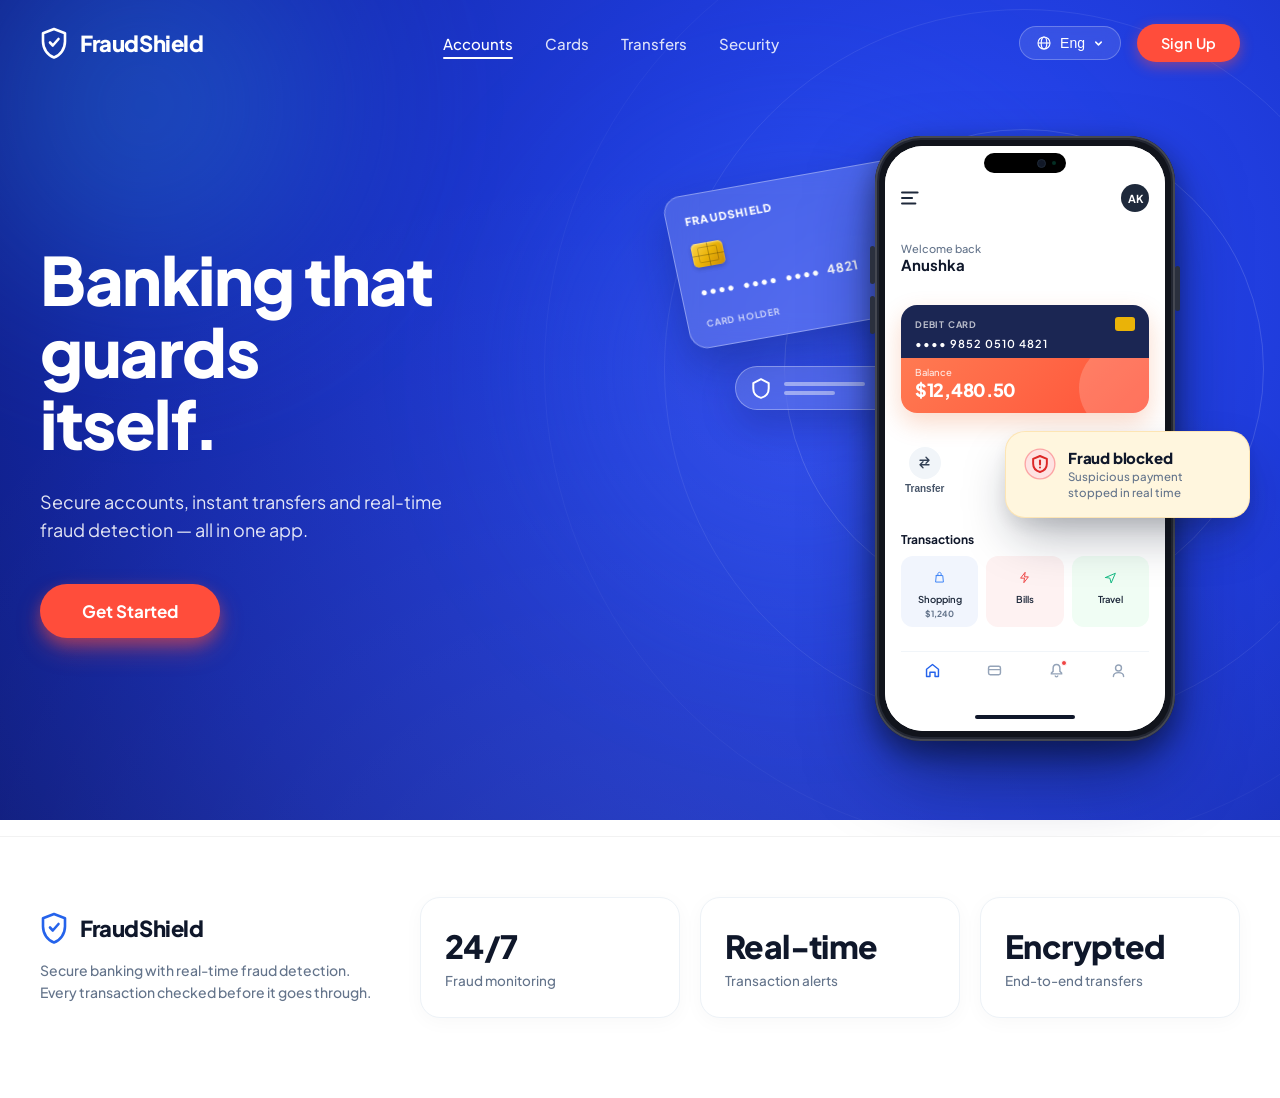
==== index.html @ c42c89a5 "style(client): polish UI design and styling" ====
<!DOCTYPE html>
<html lang="en">
<head>
  <meta charset="UTF-8">
  <meta name="viewport" content="width=device-width, initial-scale=1.0">
  <title>FraudShield — Banking that guards itself</title>
  <link rel="preconnect" href="https://fonts.googleapis.com">
  <link rel="preconnect" href="https://fonts.gstatic.com" crossorigin>
  <link href="https://fonts.googleapis.com/css2?family=Plus+Jakarta+Sans:wght@400;500;600;700;800&display=swap" rel="stylesheet">
  <link rel="stylesheet" href="styles.css">
  <link rel="icon" type="image/svg+xml" href="data:image/svg+xml,%3Csvg xmlns='http://www.w3.org/2000/svg' viewBox='0 0 24 24' fill='%232563eb'%3E%3Cpath d='M12 2L4 5v6.09c0 5.05 3.41 9.76 8 10.91 4.59-1.15 8-5.86 8-10.91V5l-8-3zm-1 14.5l-3.5-3.5 1.41-1.41L11 13.67l5.09-5.09 1.41 1.41L11 16.5z'/%3E%3C/svg%3E">
</head>
<body>
  <div class="page-wrapper">

    <!-- TOP HERO BACKGROUND WITH MESH GLOWS & RINGS -->
    <div class="hero-bg-container">
      <div class="glow-orb glow-top-left"></div>
      <div class="glow-orb glow-center-right"></div>
      <div class="orbital-ring ring-1"></div>
      <div class="orbital-ring ring-2"></div>
      <div class="orbital-ring ring-3"></div>
      <div class="radial-mesh-light"></div>
    </div>

    <!-- NAVIGATION HEADER -->
    <header class="navbar">
      <div class="nav-container">
        <!-- Brand Logo -->
        <a href="#" class="brand-logo">
          <span class="logo-shield-icon">
            <svg viewBox="0 0 28 32" fill="none" xmlns="http://www.w3.org/2000/svg">
              <path d="M14 2L3 6.2V14.5C3 21.8 7.7 28.5 14 30.5C20.3 28.5 25 21.8 25 14.5V6.2L14 2Z" stroke="white" stroke-width="2.6" stroke-linecap="round" stroke-linejoin="round"/>
              <path d="M10 15.5L12.8 18.5L18.5 12" stroke="white" stroke-width="2.6" stroke-linecap="round" stroke-linejoin="round"/>
            </svg>
          </span>
          <span class="brand-text">FraudShield</span>
        </a>

        <!-- Center Nav Links -->
        <nav class="nav-menu">
          <a href="#accounts" class="nav-link active">Accounts</a>
          <a href="#cards" class="nav-link">Cards</a>
          <a href="#transfers" class="nav-link">Transfers</a>
          <a href="#security" class="nav-link">Security</a>
        </nav>

        <!-- Right Nav Actions -->
        <div class="nav-actions">
          <!-- Language Selector -->
          <div class="lang-selector-wrapper">
            <button class="lang-pill" id="langBtn" type="button" aria-haspopup="true" aria-expanded="false">
              <svg class="globe-icon" viewBox="0 0 20 20" fill="none" stroke="currentColor">
                <circle cx="10" cy="10" r="7.5" stroke-width="1.4"/>
                <ellipse cx="10" cy="10" rx="3.5" ry="7.5" stroke-width="1.4"/>
                <path d="M2.5 10H17.5" stroke-width="1.4"/>
              </svg>
              <span id="currentLang">Eng</span>
              <svg class="chevron-icon" viewBox="0 0 12 12" fill="none" stroke="currentColor">
                <path d="M3 4.5L6 7.5L9 4.5" stroke-width="1.6" stroke-linecap="round" stroke-linejoin="round"/>
              </svg>
            </button>
            <div class="lang-dropdown" id="langDropdown">
              <div class="lang-item active" data-lang="Eng">English (US)</div>
              <div class="lang-item" data-lang="Sin">Sinhala (සිංහල)</div>
              <div class="lang-item" data-lang="Tam">Tamil (தமிழ்)</div>
              <div class="lang-item" data-lang="Fra">Français (FR)</div>
            </div>
          </div>

          <!-- Sign Up Button -->
          <a href="login.html" class="btn-signup" id="signUpBtn" style="text-decoration: none; display: inline-flex; align-items: center; justify-content: center;">Sign Up</a>
        </div>
      </div>
    </header>

    <!-- HERO SECTION -->
    <main class="hero-section">
      <div class="hero-container">

        <!-- Hero Left Column: Copy & Primary CTA -->
        <div class="hero-copy-col">
          <h1 class="hero-heading">
            Banking that<br>
            guards<br>
            itself.
          </h1>
          <p class="hero-description">
            Secure accounts, instant transfers and real-time<br class="desktop-break">
            fraud detection — all in one app.
          </p>
          <div class="hero-cta-group">
            <a href="login.html" class="btn-get-started" id="getStartedBtn" style="text-decoration: none; display: inline-flex; align-items: center; justify-content: center;">
              Get Started
            </a>
          </div>
        </div>

        <!-- Hero Right Column: 3D Composition with Phone, Glass Card & Toast -->
        <div class="hero-visual-col">
          <div class="visual-stage">

            <!-- 1. Floating Frosted Glass Card -->
            <div class="floating-glass-card" id="glassCard">
              <div class="glass-card-inner">
                <div class="card-top-row">
                  <span class="card-brand">FRAUDSHIELD</span>
                  <div class="contactless-wave">
                    <svg viewBox="0 0 24 24" fill="none" stroke="currentColor">
                      <path d="M8.5 7.5C10.5 9.5 10.5 14.5 8.5 16.5" stroke-width="2" stroke-linecap="round"/>
                      <path d="M12 4.5C15 7.5 15 16.5 12 19.5" stroke-width="2" stroke-linecap="round"/>
                      <path d="M15.5 1.5C19.5 5.5 19.5 18.5 15.5 22.5" stroke-width="2" stroke-linecap="round"/>
                    </svg>
                  </div>
                </div>

                <div class="card-chip-container">
                  <div class="emv-chip">
                    <div class="chip-line line-h"></div>
                    <div class="chip-line line-v"></div>
                    <div class="chip-core"></div>
                  </div>
                </div>

                <div class="card-number">
                  <span class="num-group">••••</span>
                  <span class="num-group">••••</span>
                  <span class="num-group">••••</span>
                  <span class="num-last">4821</span>
                </div>

                <div class="card-bottom-row">
                  <div class="card-meta">
                    <span class="meta-label">CARD HOLDER</span>
                  </div>
                  <div class="card-meta expiry">
                    <span class="meta-val">08/29</span>
                  </div>
                </div>
              </div>
            </div>

            <!-- 2. Floating Pill Capsule Indicator -->
            <div class="floating-capsule" id="floatingPill">
              <div class="capsule-shield">
                <svg viewBox="0 0 20 20" fill="none" stroke="currentColor">
                  <path d="M10 2L3 5.5V10.5C3 15 6 18 10 19C14 18 17 15 17 10.5V5.5L10 2Z" stroke-width="1.8" stroke-linecap="round" stroke-linejoin="round"/>
                </svg>
              </div>
              <div class="capsule-lines">
                <span class="skeleton-line long"></span>
                <span class="skeleton-line short"></span>
              </div>
            </div>

            <!-- 3. Realistic Smartphone Mockup -->
            <div class="phone-device-wrap" id="phoneMockup">
              <div class="phone-frame">
                <!-- Physical Buttons & Trim -->
                <div class="phone-button btn-power"></div>
                <div class="phone-button btn-vol-up"></div>
                <div class="phone-button btn-vol-down"></div>

                <!-- Phone Bezel & Screen -->
                <div class="phone-screen">
                  
                  <!-- Dynamic Island Header -->
                  <div class="dynamic-island-bar">
                    <div class="dynamic-island">
                      <div class="camera-lens"></div>
                      <div class="sensor-dot"></div>
                    </div>
                  </div>

                  <!-- Inner App Container -->
                  <div class="app-screen-content">
                    
                    <!-- App Status / Top Bar -->
                    <div class="app-header">
                      <button class="app-menu-btn" type="button" aria-label="Menu">
                        <svg viewBox="0 0 20 20" fill="currentColor">
                          <rect y="4" width="16" height="2" rx="1"/>
                          <rect y="9" width="11" height="2" rx="1"/>
                          <rect y="14" width="14" height="2" rx="1"/>
                        </svg>
                      </button>
                      <div class="app-avatar">AK</div>
                    </div>

                    <!-- Welcome Title -->
                    <div class="app-welcome-block">
                      <div class="app-welcome-sub">Welcome back</div>
                      <div class="app-welcome-name">Anushka</div>
                    </div>

                    <!-- App Debit Card Card -->
                    <div class="app-debit-card">
                      <!-- Dark Upper Half -->
                      <div class="card-upper-navy">
                        <div class="debit-label-row">
                          <span class="debit-tag">DEBIT CARD</span>
                          <div class="mini-chip"></div>
                        </div>
                        <div class="debit-digits">
                          •••• 9852 0510 4821
                        </div>
                      </div>
                      <!-- Orange Gradient Lower Half -->
                      <div class="card-lower-coral">
                        <div class="balance-tag">Balance</div>
                        <div class="balance-amount">$12,480.50</div>
                        <div class="card-glow-shape"></div>
                      </div>
                    </div>

                    <!-- Quick Actions Row -->
                    <div class="app-quick-actions">
                      <button class="quick-act-btn" type="button">
                        <div class="act-icon-wrap">
                          <svg viewBox="0 0 20 20" fill="none" stroke="currentColor">
                            <path d="M4 7H16M16 7L12 3M16 7L12 11" stroke-width="1.8" stroke-linecap="round" stroke-linejoin="round"/>
                            <path d="M16 13H4M4 13L8 9M4 13L8 17" stroke-width="1.8" stroke-linecap="round" stroke-linejoin="round"/>
                          </svg>
                        </div>
                        <span class="act-label">Transfer</span>
                      </button>

                      <button class="quick-act-btn" type="button">
                        <div class="act-icon-wrap">
                          <svg viewBox="0 0 20 20" fill="none" stroke="currentColor">
                            <circle cx="10" cy="10" r="7" stroke-width="1.6"/>
                            <path d="M10 6V14M10 14L7 11M10 14L13 11" stroke-width="1.6" stroke-linecap="round" stroke-linejoin="round"/>
                          </svg>
                        </div>
                        <span class="act-label">Request</span>
                      </button>

                      <button class="quick-act-btn" type="button">
                        <div class="act-icon-wrap">
                          <svg viewBox="0 0 20 20" fill="none" stroke="currentColor">
                            <path d="M10 2.5L4 5.5V10.5C4 14.5 6.5 17 10 18C13.5 17 16 14.5 16 10.5V5.5L10 2.5Z" stroke-width="1.6" stroke-linecap="round" stroke-linejoin="round"/>
                          </svg>
                        </div>
                        <span class="act-label">Shield</span>
                      </button>
                    </div>

                    <!-- Transactions Section -->
                    <div class="app-transactions-section">
                      <div class="tx-header">
                        <span class="tx-title">Transactions</span>
                      </div>
                      <div class="tx-list-grid">
                        
                        <!-- Transaction 1: Shopping -->
                        <div class="tx-item-card card-shopping">
                          <div class="tx-icon-circle bg-shopping">
                            <svg viewBox="0 0 20 20" fill="none" stroke="currentColor">
                              <path d="M5 7H15L16 17H4L5 7Z" stroke-width="1.5" stroke-linecap="round" stroke-linejoin="round"/>
                              <path d="M7.5 7V4.5C7.5 3.12 8.62 2 10 2C11.38 2 12.5 3.12 12.5 4.5V7" stroke-width="1.5" stroke-linecap="round"/>
                            </svg>
                          </div>
                          <div class="tx-name">Shopping</div>
                          <div class="tx-val">$1,240</div>
                        </div>

                        <!-- Transaction 2: Bills -->
                        <div class="tx-item-card card-bills">
                          <div class="tx-icon-circle bg-bills">
                            <svg viewBox="0 0 20 20" fill="none" stroke="currentColor">
                              <path d="M11 2L4 11H10L9 18L16 9H10L11 2Z" stroke-width="1.5" stroke-linejoin="round"/>
                            </svg>
                          </div>
                          <div class="tx-name">Bills</div>
                        </div>

                        <!-- Transaction 3: Travel -->
                        <div class="tx-item-card card-travel">
                          <div class="tx-icon-circle bg-travel">
                            <svg viewBox="0 0 20 20" fill="none" stroke="currentColor">
                              <path d="M2.5 10L17.5 3.5L11 18.5L9 11L2.5 10Z" stroke-width="1.5" stroke-linecap="round" stroke-linejoin="round"/>
                            </svg>
                          </div>
                          <div class="tx-name">Travel</div>
                        </div>

                      </div>
                    </div>

                    <!-- App Bottom Navigation Bar -->
                    <div class="app-bottom-nav">
                      <div class="nav-tab active">
                        <svg viewBox="0 0 20 20" fill="none" stroke="currentColor">
                          <path d="M3 8.5L10 3L17 8.5V17H13V12H7V17H3V8.5Z" stroke-width="1.7" stroke-linecap="round" stroke-linejoin="round"/>
                        </svg>
                      </div>
                      <div class="nav-tab">
                        <svg viewBox="0 0 20 20" fill="none" stroke="currentColor">
                          <rect x="3" y="5" width="14" height="10" rx="2" stroke-width="1.7"/>
                          <path d="M3 9H17" stroke-width="1.7"/>
                        </svg>
                      </div>
                      <div class="nav-tab has-alert">
                        <svg viewBox="0 0 20 20" fill="none" stroke="currentColor">
                          <path d="M10 3C7.5 3 6 4.8 6 7.5V11L4 13V14H16V13L14 11V7.5C14 4.8 12.5 3 10 3Z" stroke-width="1.7"/>
                          <path d="M8.5 16C8.5 16.8 9.2 17.5 10 17.5C10.8 17.5 11.5 16.8 11.5 16" stroke-width="1.7"/>
                        </svg>
                        <span class="red-badge-dot"></span>
                      </div>
                      <div class="nav-tab">
                        <svg viewBox="0 0 20 20" fill="none" stroke="currentColor">
                          <circle cx="10" cy="7" r="3.5" stroke-width="1.7"/>
                          <path d="M4 17C4 14 6.7 12.5 10 12.5C13.3 12.5 16 14 16 17" stroke-width="1.7" stroke-linecap="round"/>
                        </svg>
                      </div>
                    </div>

                    <!-- iOS Home Indicator -->
                    <div class="home-indicator-bar"></div>

                  </div>
                </div>
              </div>
            </div>

            <!-- 4. Floating "Fraud blocked" Popout Toast Alert -->
            <div class="floating-alert-card" id="fraudBlockedToast">
              <div class="alert-icon-wrap">
                <svg class="alert-shield-svg" viewBox="0 0 28 28" fill="none">
                  <circle cx="14" cy="14" r="13" fill="#FEE2E2" stroke="#FCA5A5" stroke-width="1.2"/>
                  <path d="M14 7L8 9.5V13.8C8 17.5 10.5 20 14 21C17.5 20 20 17.5 20 13.8V9.5L14 7Z" stroke="#DC2626" stroke-width="1.7" stroke-linecap="round" stroke-linejoin="round"/>
                  <path d="M14 11V14.5" stroke="#DC2626" stroke-width="1.8" stroke-linecap="round"/>
                  <circle cx="14" cy="17" r="0.9" fill="#DC2626"/>
                </svg>
              </div>
              <div class="alert-content">
                <h4 class="alert-heading">Fraud blocked</h4>
                <p class="alert-desc">Suspicious payment stopped in real time</p>
              </div>
            </div>

          </div>
        </div>

      </div>
    </main>

    <!-- BOTTOM STATS / FEATURES SECTION -->
    <section class="bottom-features-section" id="security">
      <div class="bottom-container">
        
        <!-- Left Brand & Mission Statement -->
        <div class="bottom-brand-col">
          <div class="brand-logo dark-mode">
            <span class="logo-shield-icon blue">
              <svg viewBox="0 0 28 32" fill="none" xmlns="http://www.w3.org/2000/svg">
                <path d="M14 2L3 6.2V14.5C3 21.8 7.7 28.5 14 30.5C20.3 28.5 25 21.8 25 14.5V6.2L14 2Z" stroke="#2563EB" stroke-width="2.6" stroke-linecap="round" stroke-linejoin="round"/>
                <path d="M10 15.5L12.8 18.5L18.5 12" stroke="#2563EB" stroke-width="2.6" stroke-linecap="round" stroke-linejoin="round"/>
              </svg>
            </span>
            <span class="brand-text navy">FraudShield</span>
          </div>
          <p class="brand-subtext">
            Secure banking with real-time fraud detection.<br>
            Every transaction checked before it goes through.
          </p>
        </div>

        <!-- Right 3 Metric / Benefit Cards -->
        <div class="bottom-cards-grid">
          
          <!-- Card 1: 24/7 -->
          <div class="feature-card">
            <div class="feature-number">24/7</div>
            <div class="feature-label">Fraud monitoring</div>
          </div>

          <!-- Card 2: Real-time -->
          <div class="feature-card">
            <div class="feature-number">Real-time</div>
            <div class="feature-label">Transaction alerts</div>
          </div>

          <!-- Card 3: Encrypted -->
          <div class="feature-card">
            <div class="feature-number">Encrypted</div>
            <div class="feature-label">End-to-end transfers</div>
          </div>

        </div>

      </div>
    </section>

    <!-- INTERACTIVE MODAL (Connect / Try Demo / Sign Up) -->
    <div class="modal-backdrop" id="actionModal">
      <div class="modal-dialog">
        <button class="modal-close-btn" id="closeModalBtn" aria-label="Close dialog">&times;</button>
        <div class="modal-header">
          <div class="modal-shield-badge">
            <svg viewBox="0 0 24 24" fill="none" stroke="#2563eb" stroke-width="2.2">
              <path d="M12 2L3 5.5V11C3 16.5 6.8 21.4 12 22.5C17.2 21.4 21 16.5 21 11V5.5L12 2Z"/>
              <path d="M9 12L11 14L15 10"/>
            </svg>
          </div>
          <h3 class="modal-title" id="modalTitle">Get Started with FraudShield</h3>
          <p class="modal-subtitle">Secure banking with real-time fraud detection engine</p>
        </div>

        <div class="modal-body">
          <div class="simulation-preview">
            <div class="sim-row">
              <span class="sim-label">TLS Banking Gateway:</span>
              <span class="sim-val online">● 127.0.0.1:5000 (Active)</span>
            </div>
            <div class="sim-row">
              <span class="sim-label">UDP Real-Time Broadcaster:</span>
              <span class="sim-val online">● Port 6000/6001 (Listening)</span>
            </div>
            <div class="sim-row">
              <span class="sim-label">Rule Engine (EC5205):</span>
              <span class="sim-val highlight">10 Automated Risk Rules Active</span>
            </div>
          </div>

          <div class="modal-actions-list">
            <a href="#test" class="modal-act-btn primary" id="simulateAlertBtn">
              ⚡ Trigger Live Fraud Alert Test
            </a>
            <button class="modal-act-btn secondary" id="modalCloseAction">
              Return to Homepage
            </button>
          </div>
        </div>
      </div>
    </div>

  </div>

  <script src="script.js"></script>
</body>
</html>
---- styles.css ----
/* ==========================================================================
   FraudShield Modern Homepage Stylesheet
   Matches exact reference design with high-end fintech aesthetics
   ========================================================================== */

/* --- CSS Reset & Global Tokens --- */
*, *::before, *::after {
  box-sizing: border-box;
  margin: 0;
  padding: 0;
}

:root {
  --font-main: 'Plus Jakarta Sans', -apple-system, BlinkMacSystemFont, "Segoe UI", Roboto, sans-serif;
  
  /* Brand Palette */
  --blue-hero-start: #2342ec;
  --blue-hero-mid: #1d39d9;
  --blue-hero-dark: #12228f;
  
  --coral-cta: #ff4d3b;
  --coral-cta-hover: #ff3824;
  --coral-glow: rgba(255, 77, 59, 0.45);
  
  --toast-bg: #fff6de;
  --toast-border: rgba(245, 158, 11, 0.2);
  --toast-title: #0f172a;
  --toast-sub: #64748b;

  --navy-dark: #0f172a;
  --navy-muted: #334155;
  --text-muted: #64748b;
  --border-light: #e2e8f0;
  --card-bg-light: #ffffff;
}

html {
  scroll-behavior: smooth;
  font-family: var(--font-main);
  background-color: #ffffff;
  color: var(--navy-dark);
}

body {
  min-height: 100vh;
  overflow-x: hidden;
  -webkit-font-smoothing: antialiased;
  -moz-osx-font-smoothing: grayscale;
}

.page-wrapper {
  position: relative;
  width: 100%;
  overflow: hidden;
}

/* ==========================================================================
   HERO BACKGROUND & AMBIENT GRAPHICS
   ========================================================================== */
.hero-bg-container {
  position: absolute;
  top: 0;
  left: 0;
  width: 100%;
  height: 820px;
  background: radial-gradient(circle at 75% 35%, #2a4bf7 0%, #1e3ad8 35%, #1428a8 75%, #0f1d80 100%);
  pointer-events: none;
  z-index: 1;
  overflow: hidden;
}

/* Glowing Mesh Orbs */
.glow-orb {
  position: absolute;
  border-radius: 50%;
  filter: blur(80px);
  opacity: 0.6;
}

.glow-top-left {
  top: -120px;
  left: -80px;
  width: 450px;
  height: 450px;
  background: radial-gradient(circle, rgba(56, 189, 248, 0.5) 0%, rgba(37, 99, 235, 0.2) 70%, transparent 100%);
}

.glow-center-right {
  top: 80px;
  right: 15%;
  width: 580px;
  height: 580px;
  background: radial-gradient(circle, rgba(99, 102, 241, 0.45) 0%, rgba(37, 99, 235, 0.25) 55%, transparent 80%);
}

/* Concentric Orbital Rings */
.orbital-ring {
  position: absolute;
  border-radius: 50%;
  border: 1px solid rgba(255, 255, 255, 0.12);
  top: 45%;
  right: 20%;
  transform: translate(50%, -50%);
  pointer-events: none;
}

.ring-1 {
  width: 480px;
  height: 480px;
  border-color: rgba(255, 255, 255, 0.14);
}

.ring-2 {
  width: 720px;
  height: 720px;
  border-color: rgba(255, 255, 255, 0.08);
}

.ring-3 {
  width: 960px;
  height: 960px;
  border-color: rgba(255, 255, 255, 0.04);
}

.radial-mesh-light {
  position: absolute;
  top: 0;
  left: 0;
  width: 100%;
  height: 100%;
  background: radial-gradient(circle at 50% 120%, rgba(255, 255, 255, 0.08), transparent 70%);
}

/* ==========================================================================
   NAVIGATION HEADER
   ========================================================================== */
.navbar {
  position: relative;
  z-index: 100;
  width: 100%;
  padding: 24px 0;
}

.nav-container {
  max-width: 1280px;
  margin: 0 auto;
  padding: 0 40px;
  display: flex;
  align-items: center;
  justify-content: space-between;
}

/* Logo */
.brand-logo {
  display: flex;
  align-items: center;
  gap: 12px;
  text-decoration: none;
}

.logo-shield-icon {
  display: flex;
  align-items: center;
  justify-content: center;
  width: 28px;
  height: 32px;
}

.logo-shield-icon svg {
  width: 100%;
  height: 100%;
}

.brand-text {
  font-size: 22px;
  font-weight: 800;
  color: #ffffff;
  letter-spacing: -0.4px;
}

/* Nav Menu */
.nav-menu {
  display: flex;
  align-items: center;
  gap: 32px;
}

.nav-link {
  text-decoration: none;
  font-size: 15px;
  font-weight: 500;
  color: rgba(255, 255, 255, 0.85);
  transition: all 0.2s ease;
  position: relative;
  padding: 6px 0;
}

.nav-link:hover,
.nav-link.active {
  color: #ffffff;
}

.nav-link::after {
  content: '';
  position: absolute;
  bottom: 0;
  left: 50%;
  width: 0;
  height: 2px;
  background-color: #ffffff;
  border-radius: 2px;
  transform: translateX(-50%);
  transition: width 0.25s ease;
}

.nav-link:hover::after,
.nav-link.active::after {
  width: 100%;
}

/* Nav Actions */
.nav-actions {
  display: flex;
  align-items: center;
  gap: 16px;
}

/* Language Selector */
.lang-selector-wrapper {
  position: relative;
}

.lang-pill {
  display: flex;
  align-items: center;
  gap: 8px;
  background: rgba(255, 255, 255, 0.1);
  border: 1px solid rgba(255, 255, 255, 0.25);
  backdrop-filter: blur(8px);
  -webkit-backdrop-filter: blur(8px);
  border-radius: 24px;
  padding: 8px 16px;
  color: #ffffff;
  font-size: 14px;
  font-weight: 500;
  cursor: pointer;
  transition: all 0.2s ease;
}

.lang-pill:hover {
  background: rgba(255, 255, 255, 0.18);
  border-color: rgba(255, 255, 255, 0.4);
}

.globe-icon {
  width: 16px;
  height: 16px;
}

.chevron-icon {
  width: 11px;
  height: 11px;
  transition: transform 0.2s ease;
}

.lang-pill[aria-expanded="true"] .chevron-icon {
  transform: rotate(180deg);
}

/* Language Dropdown */
.lang-dropdown {
  position: absolute;
  top: calc(100% + 8px);
  right: 0;
  background: #ffffff;
  border-radius: 14px;
  box-shadow: 0 15px 35px rgba(0, 0, 0, 0.2);
  min-width: 160px;
  padding: 6px;
  display: none;
  z-index: 150;
  animation: dropdownFade 0.2s ease-out;
}

.lang-dropdown.show {
  display: block;
}

@keyframes dropdownFade {
  from { opacity: 0; transform: translateY(-6px); }
  to { opacity: 1; transform: translateY(0); }
}

.lang-item {
  padding: 10px 14px;
  font-size: 13.5px;
  font-weight: 500;
  color: var(--navy-dark);
  border-radius: 8px;
  cursor: pointer;
  transition: background 0.15s ease;
}

.lang-item:hover {
  background: #f1f5f9;
  color: #2563eb;
}

.lang-item.active {
  background: #eff6ff;
  color: #2563eb;
  font-weight: 600;
}

/* Sign Up Button */
.btn-signup {
  background: var(--coral-cta);
  color: #ffffff;
  font-family: var(--font-main);
  font-size: 14.5px;
  font-weight: 600;
  border: none;
  border-radius: 24px;
  padding: 10px 24px;
  cursor: pointer;
  box-shadow: 0 4px 14px var(--coral-glow);
  transition: all 0.25s ease;
}

.btn-signup:hover {
  background: var(--coral-cta-hover);
  transform: translateY(-1px);
  box-shadow: 0 6px 18px rgba(255, 77, 59, 0.55);
}

.btn-signup:active {
  transform: translateY(0);
}

/* ==========================================================================
   HERO SECTION
   ========================================================================== */
.hero-section {
  position: relative;
  z-index: 10;
  padding-top: 35px;
  padding-bottom: 75px;
}

.hero-container {
  max-width: 1280px;
  margin: 0 auto;
  padding: 0 40px;
  display: grid;
  grid-template-columns: 1fr 1fr;
  align-items: center;
  gap: 20px;
}

/* Left Column */
.hero-copy-col {
  padding-right: 15px;
}

.hero-heading {
  font-size: clamp(48px, 5.2vw, 76px);
  font-weight: 800;
  line-height: 1.08;
  color: #ffffff;
  letter-spacing: -1.5px;
}

.hero-description {
  margin-top: 28px;
  margin-bottom: 40px;
  font-size: 18px;
  font-weight: 400;
  line-height: 1.55;
  color: rgba(255, 255, 255, 0.88);
  max-width: 480px;
}

.hero-cta-group {
  display: flex;
  align-items: center;
  gap: 20px;
}

/* Get Started Button */
.btn-get-started {
  background: var(--coral-cta);
  color: #ffffff;
  font-family: var(--font-main);
  font-size: 17px;
  font-weight: 700;
  border: none;
  border-radius: 32px;
  padding: 16px 42px;
  cursor: pointer;
  box-shadow: 0 12px 28px -4px var(--coral-glow), 0 6px 14px rgba(255, 77, 59, 0.35);
  transition: all 0.28s cubic-bezier(0.16, 1, 0.3, 1);
}

.btn-get-started:hover {
  background: var(--coral-cta-hover);
  transform: translateY(-2px) scale(1.02);
  box-shadow: 0 16px 36px -4px rgba(255, 77, 59, 0.65), 0 8px 18px rgba(255, 77, 59, 0.45);
}

.btn-get-started:active {
  transform: translateY(0) scale(0.99);
}

/* Right Column: 3D Visual Stage */
.hero-visual-col {
  display: flex;
  justify-content: center;
  align-items: center;
}

.visual-stage {
  position: relative;
  width: 580px;
  height: 640px;
}

/* ==========================================================================
   1. FLOATING FROSTED GLASS CREDIT CARD
   ========================================================================== */
.floating-glass-card {
  position: absolute;
  top: 55px;
  left: 20px;
  width: 250px;
  height: 155px;
  background: rgba(255, 255, 255, 0.16);
  border: 1px solid rgba(255, 255, 255, 0.35);
  backdrop-filter: blur(16px);
  -webkit-backdrop-filter: blur(16px);
  border-radius: 18px;
  padding: 16px 18px;
  box-shadow: 0 20px 45px rgba(10, 25, 90, 0.35);
  transform: rotate(-10deg) skewX(2deg);
  z-index: 10;
  animation: floatCard 6s ease-in-out infinite alternate;
}

@keyframes floatCard {
  0% { transform: rotate(-10deg) skewX(2deg) translateY(0px); }
  100% { transform: rotate(-10deg) skewX(2deg) translateY(-12px); }
}

.glass-card-inner {
  display: flex;
  flex-direction: column;
  height: 100%;
  justify-content: space-between;
}

.card-top-row {
  display: flex;
  justify-content: space-between;
  align-items: center;
}

.card-brand {
  font-size: 11px;
  font-weight: 800;
  color: #ffffff;
  letter-spacing: 1.2px;
}

.contactless-wave {
  width: 18px;
  height: 18px;
  color: rgba(255, 255, 255, 0.8);
}

.card-chip-container {
  margin: 4px 0;
}

.emv-chip {
  position: relative;
  width: 32px;
  height: 24px;
  background: linear-gradient(135deg, #fcd34d 0%, #eab308 50%, #ca8a04 100%);
  border-radius: 5px;
  box-shadow: inset 0 1px 2px rgba(255, 255, 255, 0.5), 0 2px 4px rgba(0,0,0,0.2);
  overflow: hidden;
}

.chip-line.line-h {
  position: absolute;
  top: 50%;
  left: 0;
  width: 100%;
  height: 1px;
  background: rgba(0, 0, 0, 0.25);
}

.chip-line.line-v {
  position: absolute;
  left: 50%;
  top: 0;
  height: 100%;
  width: 1px;
  background: rgba(0, 0, 0, 0.25);
}

.chip-core {
  position: absolute;
  top: 4px;
  left: 6px;
  right: 6px;
  bottom: 4px;
  border: 1px solid rgba(0, 0, 0, 0.2);
  border-radius: 2px;
}

.card-number {
  display: flex;
  gap: 7px;
  font-size: 12.5px;
  font-weight: 700;
  color: #ffffff;
  letter-spacing: 1px;
}

.card-bottom-row {
  display: flex;
  justify-content: space-between;
  align-items: flex-end;
}

.meta-label {
  font-size: 9px;
  font-weight: 700;
  color: rgba(255, 255, 255, 0.7);
  letter-spacing: 0.8px;
}

.meta-val {
  font-size: 10px;
  font-weight: 700;
  color: #ffffff;
}

/* ==========================================================================
   2. FLOATING STATUS CAPSULE BADGE
   ========================================================================== */
.floating-capsule {
  position: absolute;
  top: 245px;
  left: 80px;
  width: 165px;
  height: 44px;
  background: rgba(255, 255, 255, 0.15);
  border: 1px solid rgba(255, 255, 255, 0.32);
  backdrop-filter: blur(14px);
  -webkit-backdrop-filter: blur(14px);
  border-radius: 24px;
  display: flex;
  align-items: center;
  padding: 0 14px;
  gap: 12px;
  box-shadow: 0 15px 35px rgba(10, 25, 90, 0.25);
  z-index: 12;
  animation: floatCapsule 5s ease-in-out infinite alternate;
}

@keyframes floatCapsule {
  0% { transform: translateY(0px); }
  100% { transform: translateY(-8px); }
}

.capsule-shield {
  width: 22px;
  height: 22px;
  color: #ffffff;
  display: flex;
  align-items: center;
  justify-content: center;
}

.capsule-shield svg {
  width: 100%;
  height: 100%;
}

.capsule-lines {
  display: flex;
  flex-direction: column;
  gap: 5px;
  flex: 1;
}

.skeleton-line {
  height: 4px;
  background: rgba(255, 255, 255, 0.45);
  border-radius: 3px;
}

.skeleton-line.long {
  width: 80%;
}

.skeleton-line.short {
  width: 50%;
}

/* ==========================================================================
   3. REALISTIC SMARTPHONE MOCKUP
   ========================================================================== */
.phone-device-wrap {
  position: absolute;
  top: 15px;
  right: 60px;
  width: 300px;
  height: 605px;
  z-index: 20;
}

.phone-frame {
  position: relative;
  width: 100%;
  height: 100%;
  background: #11141c;
  border-radius: 46px;
  padding: 10px;
  box-shadow: 
    0 35px 80px -15px rgba(8, 20, 70, 0.75),
    0 12px 28px rgba(0, 0, 0, 0.45),
    inset 0 0 0 2px rgba(255, 255, 255, 0.15),
    inset 0 0 0 4px #232733;
}

/* Side Buttons */
.phone-button {
  position: absolute;
  background: #2b303e;
  border-radius: 3px;
}

.btn-power {
  right: -5px;
  top: 130px;
  width: 5px;
  height: 45px;
}

.btn-vol-up {
  left: -5px;
  top: 110px;
  width: 5px;
  height: 38px;
}

.btn-vol-down {
  left: -5px;
  top: 160px;
  width: 5px;
  height: 38px;
}

/* Phone Screen */
.phone-screen {
  position: relative;
  width: 100%;
  height: 100%;
  background: #ffffff;
  border-radius: 38px;
  overflow: hidden;
  display: flex;
  flex-direction: column;
}

/* Dynamic Island */
.dynamic-island-bar {
  width: 100%;
  height: 28px;
  display: flex;
  justify-content: center;
  align-items: center;
  padding-top: 6px;
  background: #ffffff;
  z-index: 30;
}

.dynamic-island {
  width: 82px;
  height: 20px;
  background: #000000;
  border-radius: 12px;
  display: flex;
  align-items: center;
  justify-content: flex-end;
  padding-right: 10px;
  gap: 6px;
}

.camera-lens {
  width: 9px;
  height: 9px;
  background: #111827;
  border-radius: 50%;
  border: 1px solid #1f2937;
}

.sensor-dot {
  width: 4px;
  height: 4px;
  background: #064e3b;
  border-radius: 50%;
  opacity: 0.6;
}

/* Screen Content */
.app-screen-content {
  flex: 1;
  display: flex;
  flex-direction: column;
  padding: 10px 16px 12px;
  background: #ffffff;
  justify-content: space-between;
}

/* App Header */
.app-header {
  display: flex;
  justify-content: space-between;
  align-items: center;
}

.app-menu-btn {
  background: transparent;
  border: none;
  cursor: pointer;
  color: #1e293b;
  width: 22px;
  height: 22px;
  display: flex;
  align-items: center;
}

.app-avatar {
  width: 28px;
  height: 28px;
  background: #1e293b;
  color: #ffffff;
  font-size: 11px;
  font-weight: 700;
  border-radius: 50%;
  display: flex;
  align-items: center;
  justify-content: center;
}

/* Welcome Block */
.app-welcome-block {
  margin-top: 6px;
  margin-bottom: 8px;
}

.app-welcome-sub {
  font-size: 11px;
  font-weight: 500;
  color: #64748b;
}

.app-welcome-name {
  font-size: 15px;
  font-weight: 700;
  color: #0f172a;
}

/* Debit Card inside Phone */
.app-debit-card {
  width: 100%;
  border-radius: 16px;
  overflow: hidden;
  box-shadow: 0 10px 24px rgba(234, 88, 12, 0.22);
}

.card-upper-navy {
  background: #1b2653;
  padding: 12px 14px 8px;
}

.debit-label-row {
  display: flex;
  justify-content: space-between;
  align-items: center;
}

.debit-tag {
  font-size: 9px;
  font-weight: 700;
  color: rgba(255, 255, 255, 0.7);
  letter-spacing: 0.8px;
}

.mini-chip {
  width: 20px;
  height: 14px;
  background: #eab308;
  border-radius: 3px;
}

.debit-digits {
  margin-top: 6px;
  font-size: 11px;
  font-weight: 600;
  color: #ffffff;
  letter-spacing: 1px;
}

.card-lower-coral {
  position: relative;
  background: linear-gradient(135deg, #ff7a52 0%, #ff5238 100%);
  padding: 8px 14px 12px;
  color: #ffffff;
  overflow: hidden;
}

.card-glow-shape {
  position: absolute;
  right: -20px;
  bottom: -20px;
  width: 90px;
  height: 90px;
  background: rgba(255, 255, 255, 0.18);
  border-radius: 50%;
}

.balance-tag {
  font-size: 9.5px;
  font-weight: 500;
  color: rgba(255, 255, 255, 0.85);
}

.balance-amount {
  font-size: 18px;
  font-weight: 800;
  letter-spacing: -0.3px;
}

/* Quick Actions */
.app-quick-actions {
  display: flex;
  justify-content: space-between;
  margin-top: 10px;
  padding: 0 4px;
}

.quick-act-btn {
  background: transparent;
  border: none;
  cursor: pointer;
  display: flex;
  flex-direction: column;
  align-items: center;
  gap: 4px;
}

.act-icon-wrap {
  width: 32px;
  height: 32px;
  background: #f1f5f9;
  border-radius: 16px;
  display: flex;
  align-items: center;
  justify-content: center;
  color: #334155;
  transition: all 0.2s ease;
}

.act-icon-wrap svg {
  width: 15px;
  height: 15px;
}

.act-label {
  font-size: 10px;
  font-weight: 600;
  color: #475569;
}

.quick-act-btn:hover .act-icon-wrap {
  background: #e2e8f0;
  color: #0f172a;
}

/* Transactions Section */
.app-transactions-section {
  margin-top: 10px;
}

.tx-header {
  margin-bottom: 8px;
}

.tx-title {
  font-size: 12px;
  font-weight: 700;
  color: #0f172a;
}

.tx-list-grid {
  display: grid;
  grid-template-columns: repeat(3, 1fr);
  gap: 8px;
}

.tx-item-card {
  padding: 8px 6px;
  border-radius: 12px;
  display: flex;
  flex-direction: column;
  align-items: center;
  text-align: center;
  gap: 3px;
}

.card-shopping {
  background: #f1f5fd;
}

.card-bills {
  background: #fef2f2;
}

.card-travel {
  background: #f0fdf4;
}

.tx-icon-circle {
  width: 26px;
  height: 26px;
  border-radius: 50%;
  display: flex;
  align-items: center;
  justify-content: center;
}

.bg-shopping {
  color: #3b82f6;
}

.bg-bills {
  color: #ef4444;
}

.bg-travel {
  color: #10b981;
}

.tx-icon-circle svg {
  width: 13px;
  height: 13px;
}

.tx-name {
  font-size: 9.5px;
  font-weight: 600;
  color: #1e293b;
}

.tx-val {
  font-size: 8.5px;
  font-weight: 700;
  color: #64748b;
}

/* Bottom Navigation Bar inside Phone */
.app-bottom-nav {
  display: flex;
  justify-content: space-around;
  align-items: center;
  padding: 8px 0 4px;
  border-top: 1px solid #f1f5f9;
}

.nav-tab {
  position: relative;
  color: #94a3b8;
  width: 22px;
  height: 22px;
  display: flex;
  align-items: center;
  justify-content: center;
}

.nav-tab svg {
  width: 17px;
  height: 17px;
}

.nav-tab.active {
  color: #2563eb;
}

.red-badge-dot {
  position: absolute;
  top: 0;
  right: 0;
  width: 6px;
  height: 6px;
  background: #ef4444;
  border-radius: 50%;
  border: 1px solid #ffffff;
}

.home-indicator-bar {
  width: 100px;
  height: 4px;
  background: #0f172a;
  border-radius: 2px;
  margin: 6px auto 0;
}

/* ==========================================================================
   4. FLOATING "FRAUD BLOCKED" ALERT TOAST
   ========================================================================== */
.floating-alert-card {
  position: absolute;
  top: 310px;
  right: -15px;
  width: 245px;
  background: var(--toast-bg);
  border: 1px solid var(--toast-border);
  border-radius: 20px;
  padding: 16px 18px;
  display: flex;
  align-items: flex-start;
  gap: 12px;
  box-shadow: 
    0 24px 50px -10px rgba(15, 23, 42, 0.35),
    0 8px 18px rgba(0, 0, 0, 0.08);
  z-index: 35;
  animation: floatToast 5.5s ease-in-out infinite alternate;
  cursor: pointer;
  transition: transform 0.2s ease;
}

.floating-alert-card:hover {
  transform: scale(1.03) translateY(-4px);
}

@keyframes floatToast {
  0% { transform: translateY(0px); }
  100% { transform: translateY(-10px); }
}

.alert-icon-wrap {
  flex-shrink: 0;
}

.alert-shield-svg {
  width: 32px;
  height: 32px;
}

.alert-content {
  display: flex;
  flex-direction: column;
  gap: 2px;
}

.alert-heading {
  font-size: 15px;
  font-weight: 800;
  color: var(--toast-title);
  letter-spacing: -0.2px;
}

.alert-desc {
  font-size: 11.5px;
  font-weight: 500;
  line-height: 1.4;
  color: var(--toast-sub);
}

/* ==========================================================================
   BOTTOM STATS / FEATURES SECTION
   ========================================================================== */
.bottom-features-section {
  position: relative;
  z-index: 10;
  background: #ffffff;
  padding: 60px 0 80px;
  border-top: 1px solid rgba(0, 0, 0, 0.05);
}

.bottom-container {
  max-width: 1280px;
  margin: 0 auto;
  padding: 0 40px;
  display: grid;
  grid-template-columns: 340px 1fr;
  align-items: center;
  gap: 40px;
}

/* Left Brand Block */
.bottom-brand-col {
  display: flex;
  flex-direction: column;
  gap: 16px;
}

.brand-logo.dark-mode .brand-text.navy {
  color: var(--navy-dark);
}

.logo-shield-icon.blue svg path {
  stroke: #2563eb;
}

.brand-subtext {
  font-size: 14px;
  font-weight: 500;
  line-height: 1.55;
  color: var(--text-muted);
}

/* Right Feature Cards Grid */
.bottom-cards-grid {
  display: grid;
  grid-template-columns: repeat(3, 1fr);
  gap: 20px;
}

.feature-card {
  background: #ffffff;
  border: 1px solid #edf2f7;
  border-radius: 20px;
  padding: 28px 24px;
  box-shadow: 0 4px 20px rgba(0, 0, 0, 0.03);
  transition: all 0.25s ease;
  display: flex;
  flex-direction: column;
  justify-content: center;
}

.feature-card:hover {
  transform: translateY(-4px);
  border-color: #cbd5e1;
  box-shadow: 0 12px 30px rgba(0, 0, 0, 0.07);
}

.feature-number {
  font-size: 32px;
  font-weight: 800;
  color: var(--navy-dark);
  letter-spacing: -0.6px;
}

.feature-label {
  margin-top: 6px;
  font-size: 13.5px;
  font-weight: 500;
  color: var(--text-muted);
}

/* ==========================================================================
   INTERACTIVE MODAL
   ========================================================================== */
.modal-backdrop {
  position: fixed;
  top: 0;
  left: 0;
  width: 100vw;
  height: 100vh;
  background: rgba(15, 23, 42, 0.6);
  backdrop-filter: blur(6px);
  -webkit-backdrop-filter: blur(6px);
  display: none;
  align-items: center;
  justify-content: center;
  z-index: 2000;
  padding: 20px;
}

.modal-backdrop.show {
  display: flex;
}

.modal-dialog {
  position: relative;
  background: #ffffff;
  border-radius: 24px;
  max-width: 480px;
  width: 100%;
  padding: 32px 36px;
  box-shadow: 0 25px 60px rgba(15, 23, 42, 0.25);
  animation: modalScale 0.25s cubic-bezier(0.16, 1, 0.3, 1);
}

@keyframes modalScale {
  from { opacity: 0; transform: scale(0.94); }
  to { opacity: 1; transform: scale(1); }
}

.modal-close-btn {
  position: absolute;
  top: 20px;
  right: 20px;
  background: transparent;
  border: none;
  font-size: 26px;
  color: #94a3b8;
  cursor: pointer;
  line-height: 1;
}

.modal-close-btn:hover {
  color: #0f172a;
}

.modal-header {
  text-align: center;
  margin-bottom: 24px;
}

.modal-shield-badge {
  width: 48px;
  height: 48px;
  margin: 0 auto 12px;
  background: #eff6ff;
  border-radius: 50%;
  display: flex;
  align-items: center;
  justify-content: center;
}

.modal-shield-badge svg {
  width: 24px;
  height: 24px;
}

.modal-title {
  font-size: 22px;
  font-weight: 800;
  color: #0f172a;
}

.modal-subtitle {
  font-size: 13.5px;
  color: #64748b;
  margin-top: 4px;
}

.simulation-preview {
  background: #f8fafc;
  border: 1px solid #e2e8f0;
  border-radius: 14px;
  padding: 14px 18px;
  margin-bottom: 24px;
  display: flex;
  flex-direction: column;
  gap: 10px;
}

.sim-row {
  display: flex;
  justify-content: space-between;
  font-size: 12.5px;
}

.sim-label {
  color: #64748b;
  font-weight: 500;
}

.sim-val {
  font-weight: 700;
}

.sim-val.online {
  color: #10b981;
}

.sim-val.highlight {
  color: #2563eb;
}

.modal-actions-list {
  display: flex;
  flex-direction: column;
  gap: 10px;
}

.modal-act-btn {
  width: 100%;
  padding: 13px;
  border-radius: 12px;
  font-family: var(--font-main);
  font-size: 14px;
  font-weight: 700;
  text-align: center;
  text-decoration: none;
  cursor: pointer;
  border: none;
  transition: all 0.2s ease;
}

.modal-act-btn.primary {
  background: #2563eb;
  color: #ffffff;
}

.modal-act-btn.primary:hover {
  background: #1d4ed8;
}

.modal-act-btn.secondary {
  background: #f1f5f9;
  color: #475569;
}

.modal-act-btn.secondary:hover {
  background: #e2e8f0;
  color: #0f172a;
}

/* ==========================================================================
   RESPONSIVE MEDIA QUERIES
   ========================================================================== */
@media (max-width: 1140px) {
  .hero-container {
    gap: 30px;
  }
  
  .visual-stage {
    width: 480px;
    height: 580px;
  }

  .phone-device-wrap {
    right: 20px;
    width: 270px;
    height: 550px;
  }

  .floating-glass-card {
    width: 210px;
    height: 135px;
    left: 0px;
  }

  .floating-capsule {
    left: 40px;
    top: 220px;
    width: 145px;
  }

  .floating-alert-card {
    right: -25px;
    width: 220px;
  }

  .bottom-container {
    grid-template-columns: 280px 1fr;
  }
}

@media (max-width: 960px) {
  .hero-container {
    grid-template-columns: 1fr;
    text-align: center;
    gap: 60px;
  }

  .hero-copy-col {
    padding-right: 0;
    display: flex;
    flex-direction: column;
    align-items: center;
  }

  .hero-description {
    margin-left: auto;
    margin-right: auto;
  }

  .hero-cta-group {
    justify-content: center;
  }

  .bottom-container {
    grid-template-columns: 1fr;
    text-align: center;
    gap: 36px;
  }

  .bottom-brand-col {
    align-items: center;
  }
}

@media (max-width: 768px) {
  .nav-menu {
    display: none;
  }

  .nav-container {
    padding: 0 20px;
  }

  .hero-container {
    padding: 0 20px;
  }

  .visual-stage {
    width: 100%;
    max-width: 360px;
    height: 520px;
  }

  .phone-device-wrap {
    right: 50%;
    transform: translateX(50%);
    width: 260px;
    height: 520px;
  }

  .floating-glass-card {
    top: 20px;
    left: -10px;
    width: 170px;
    height: 110px;
    padding: 10px;
  }

  .floating-glass-card .card-number {
    font-size: 10px;
  }

  .floating-capsule {
    display: none;
  }

  .floating-alert-card {
    right: -10px;
    top: 280px;
    width: 200px;
    padding: 12px 14px;
  }

  .bottom-cards-grid {
    grid-template-columns: 1fr;
  }

  .bottom-container {
    padding: 0 20px;
  }
}
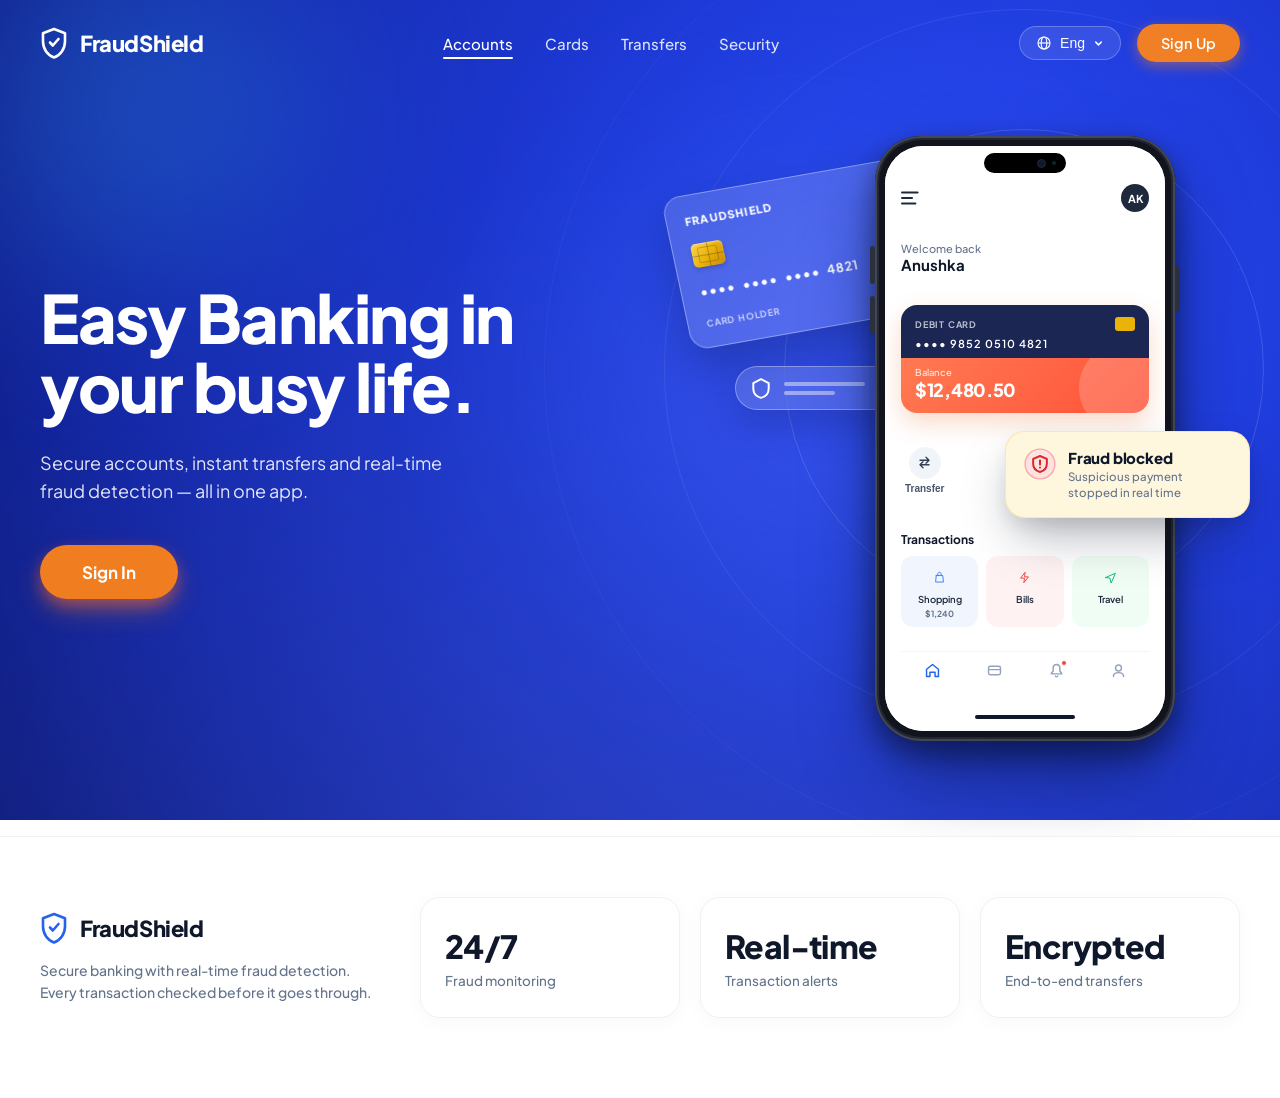
==== commit eb9e9174: "style(client): apply final UI polish updates" ====
--- a/index.html
+++ b/index.html
@@ -81,9 +81,8 @@
         <!-- Hero Left Column: Copy & Primary CTA -->
         <div class="hero-copy-col">
           <h1 class="hero-heading">
-            Banking that<br>
-            guards<br>
-            itself.
+            Easy Banking in<br>
+            your busy life.
           </h1>
           <p class="hero-description">
             Secure accounts, instant transfers and real-time<br class="desktop-break">
@@ -91,7 +90,7 @@
           </p>
           <div class="hero-cta-group">
             <a href="login.html" class="btn-get-started" id="getStartedBtn" style="text-decoration: none; display: inline-flex; align-items: center; justify-content: center;">
-              Get Started
+              Sign In
             </a>
           </div>
         </div>
--- a/styles.css
+++ b/styles.css
@@ -18,9 +18,9 @@
   --blue-hero-mid: #1d39d9;
   --blue-hero-dark: #12228f;
   
-  --coral-cta: #ff4d3b;
-  --coral-cta-hover: #ff3824;
-  --coral-glow: rgba(255, 77, 59, 0.45);
+  --coral-cta: #fc831bf2;
+  --coral-cta-hover: #e5720df2;
+  --coral-glow: rgba(252, 131, 27, 0.45);
   
   --toast-bg: #fff6de;
   --toast-border: rgba(245, 158, 11, 0.2);
@@ -365,9 +365,17 @@
 .hero-heading {
   font-size: clamp(48px, 5.2vw, 76px);
   font-weight: 800;
-  line-height: 1.08;
+  line-height: 1.04;
   color: #ffffff;
   letter-spacing: -1.5px;
+}
+
+.hero-accent-gradient {
+  background: linear-gradient(135deg, #ff7253 0%, #fb7185 50%, #c084fc 100%);
+  -webkit-background-clip: text;
+  -webkit-text-fill-color: transparent;
+  font-style: italic;
+  display: inline-block;
 }
 
 .hero-description {
